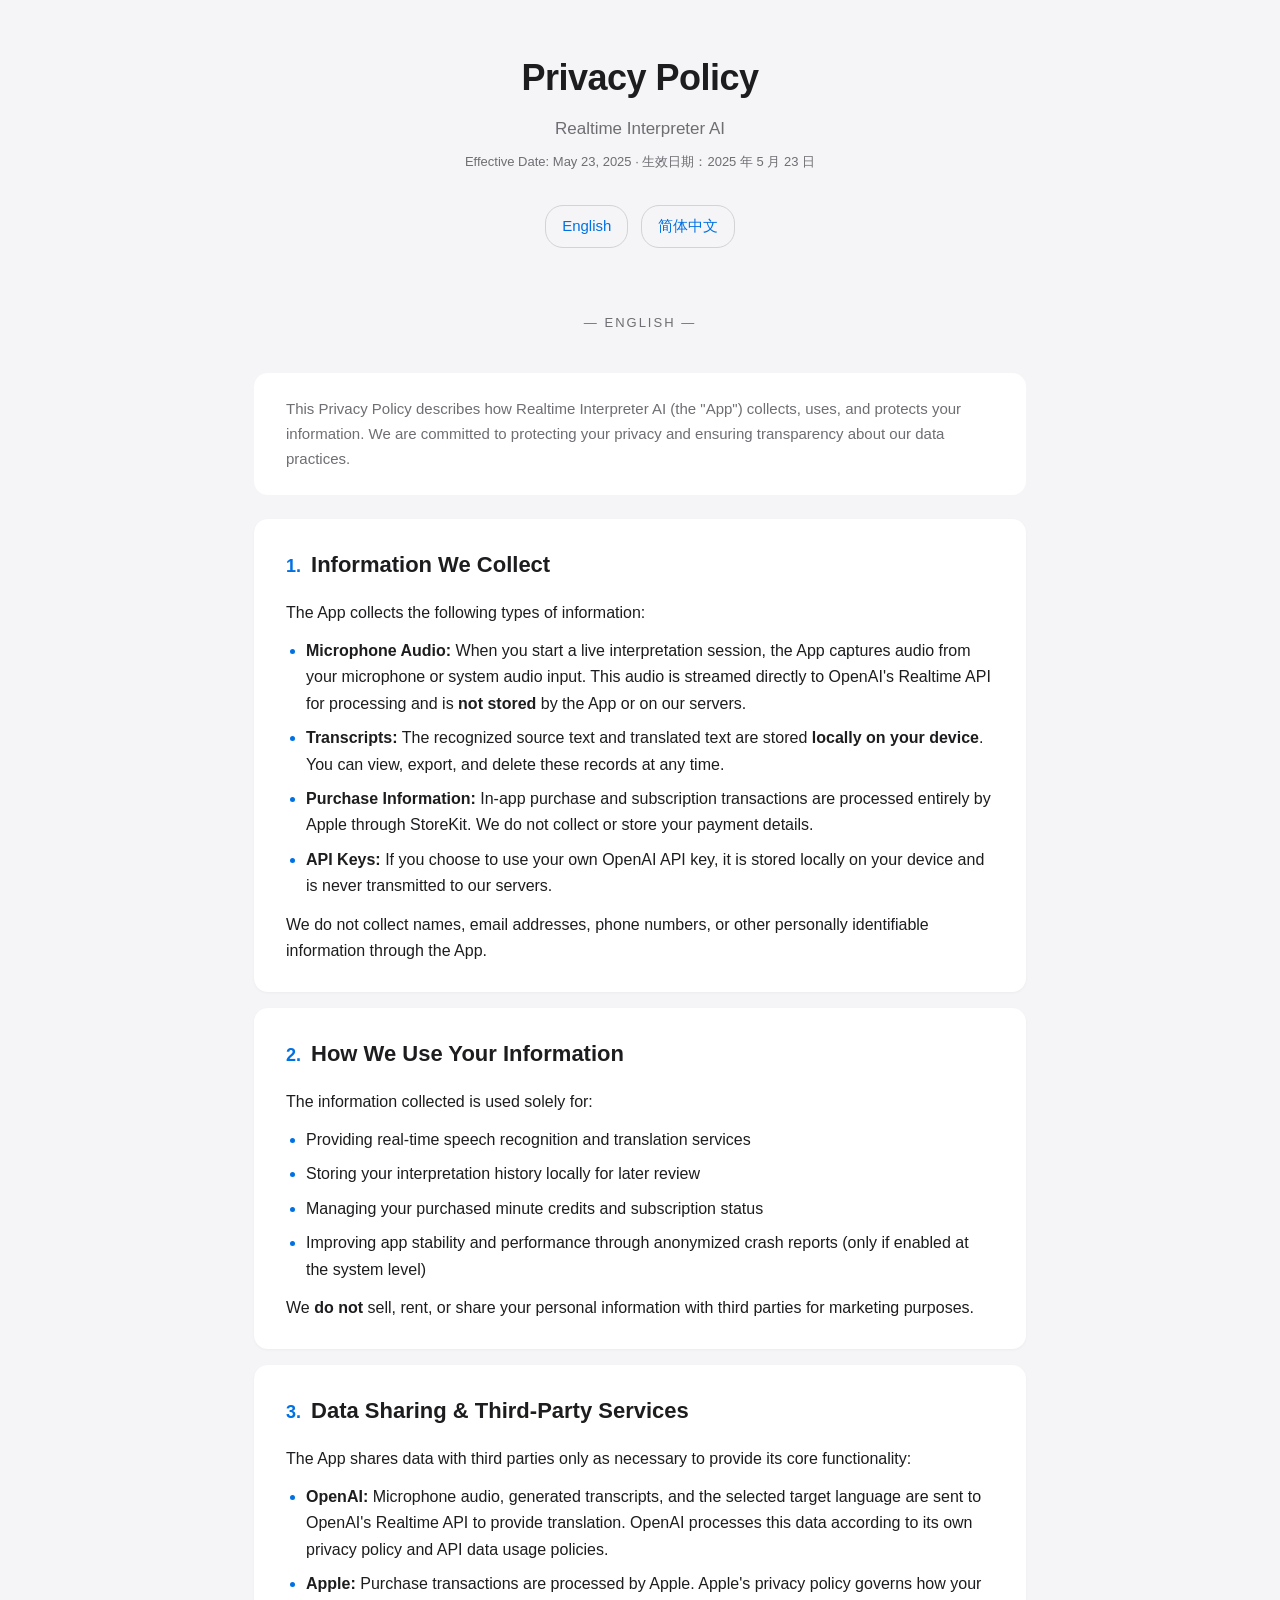
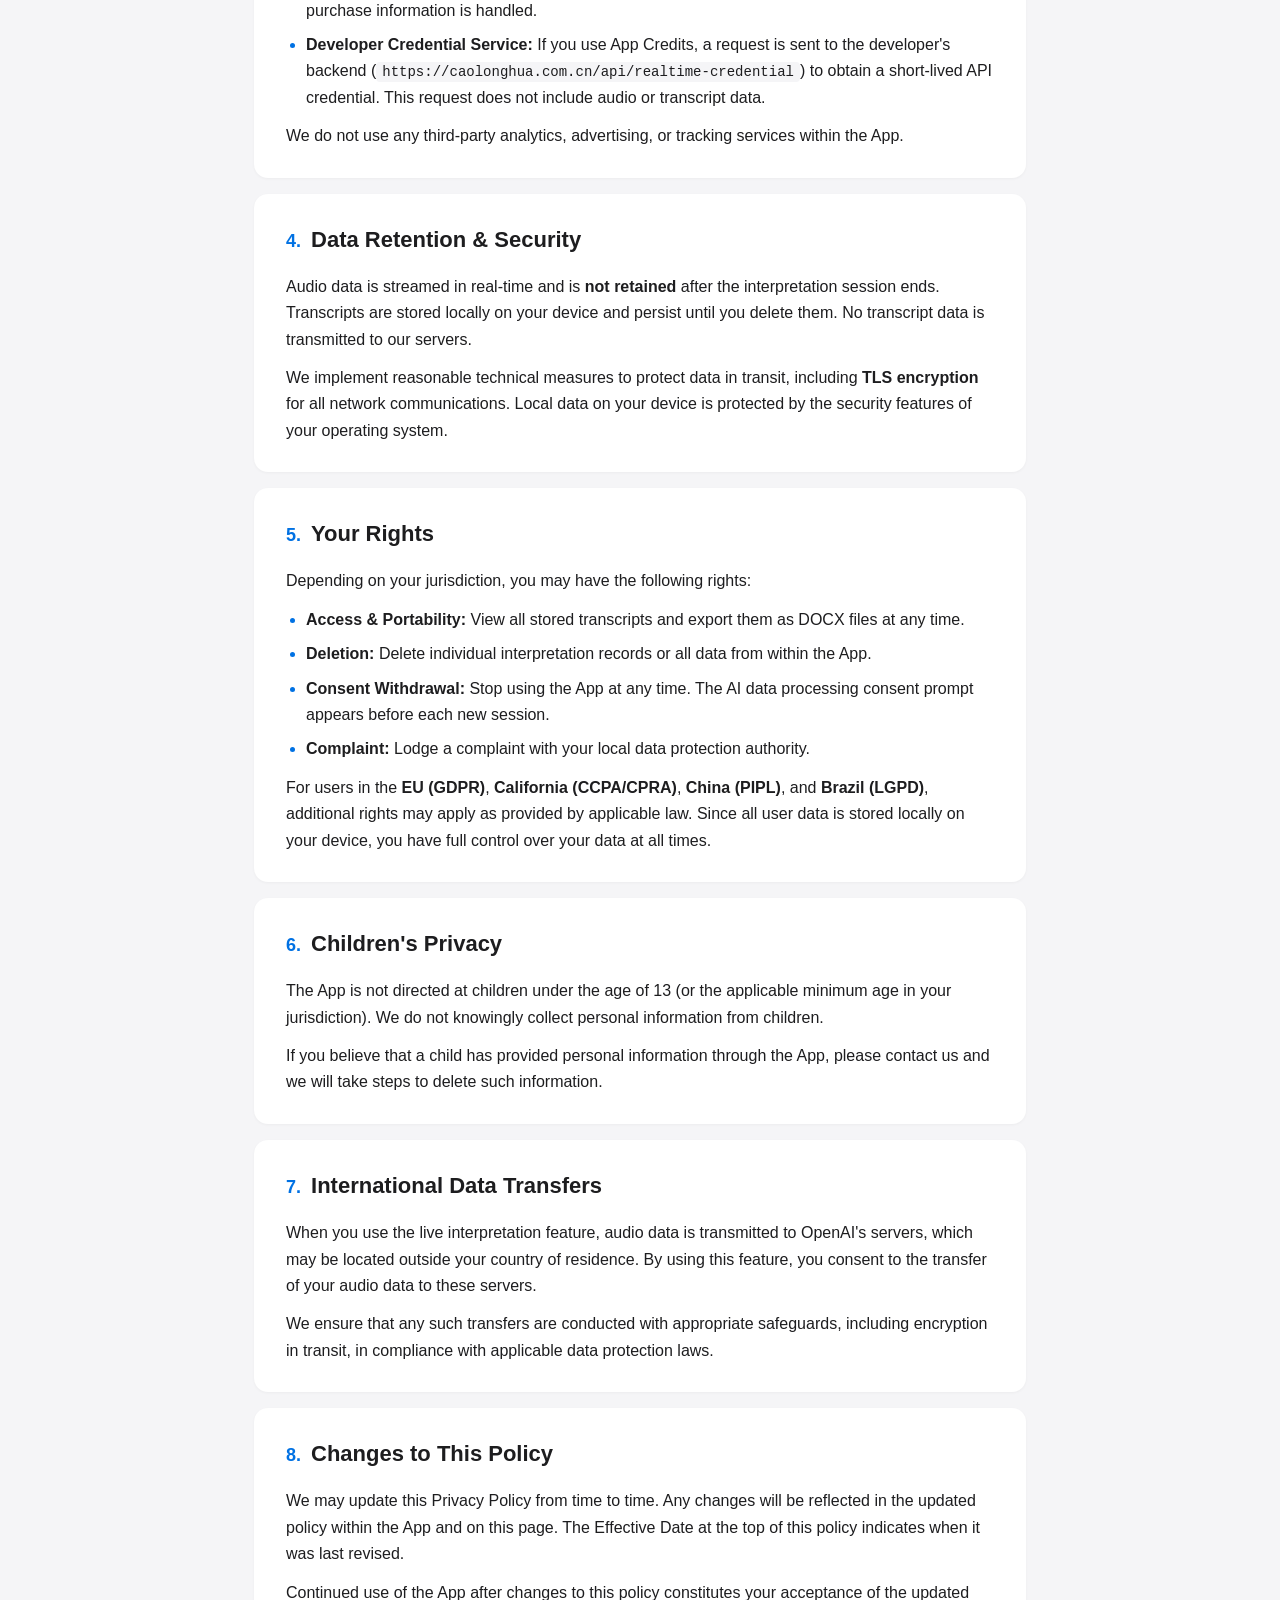
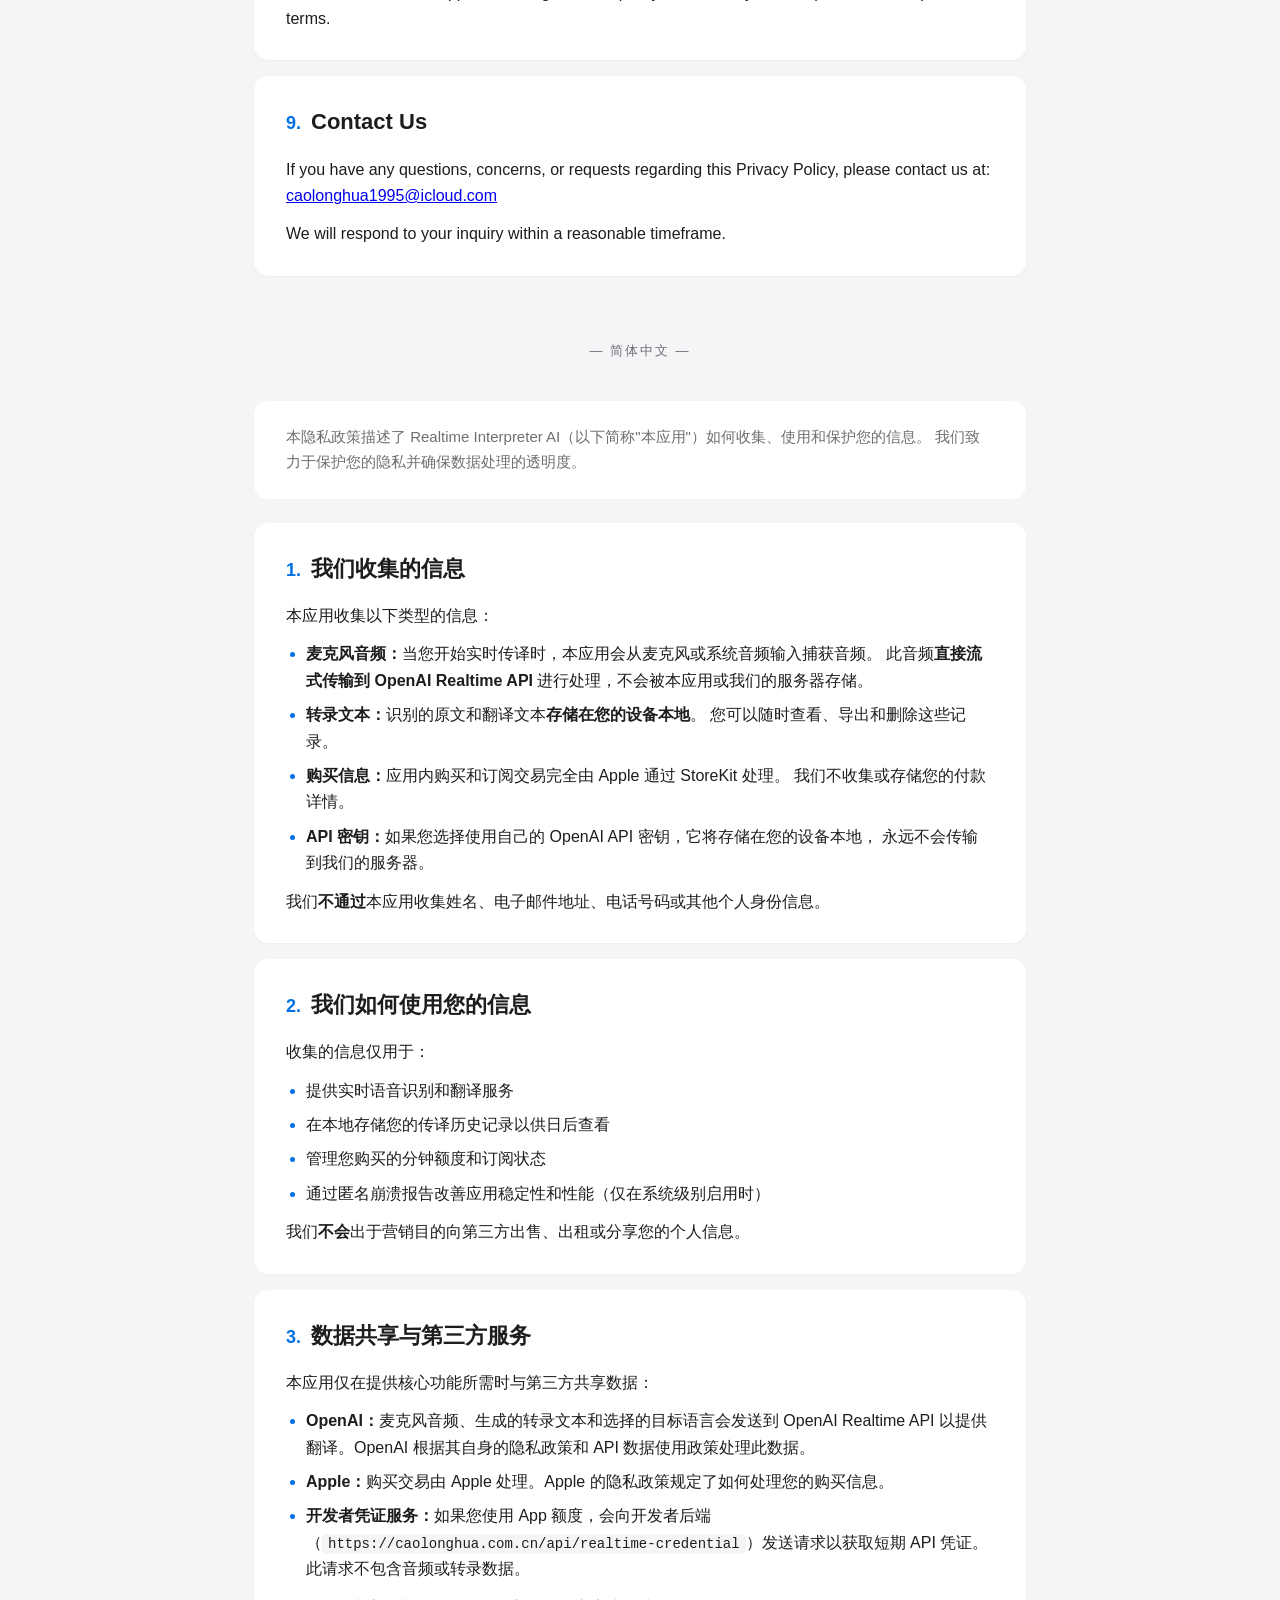
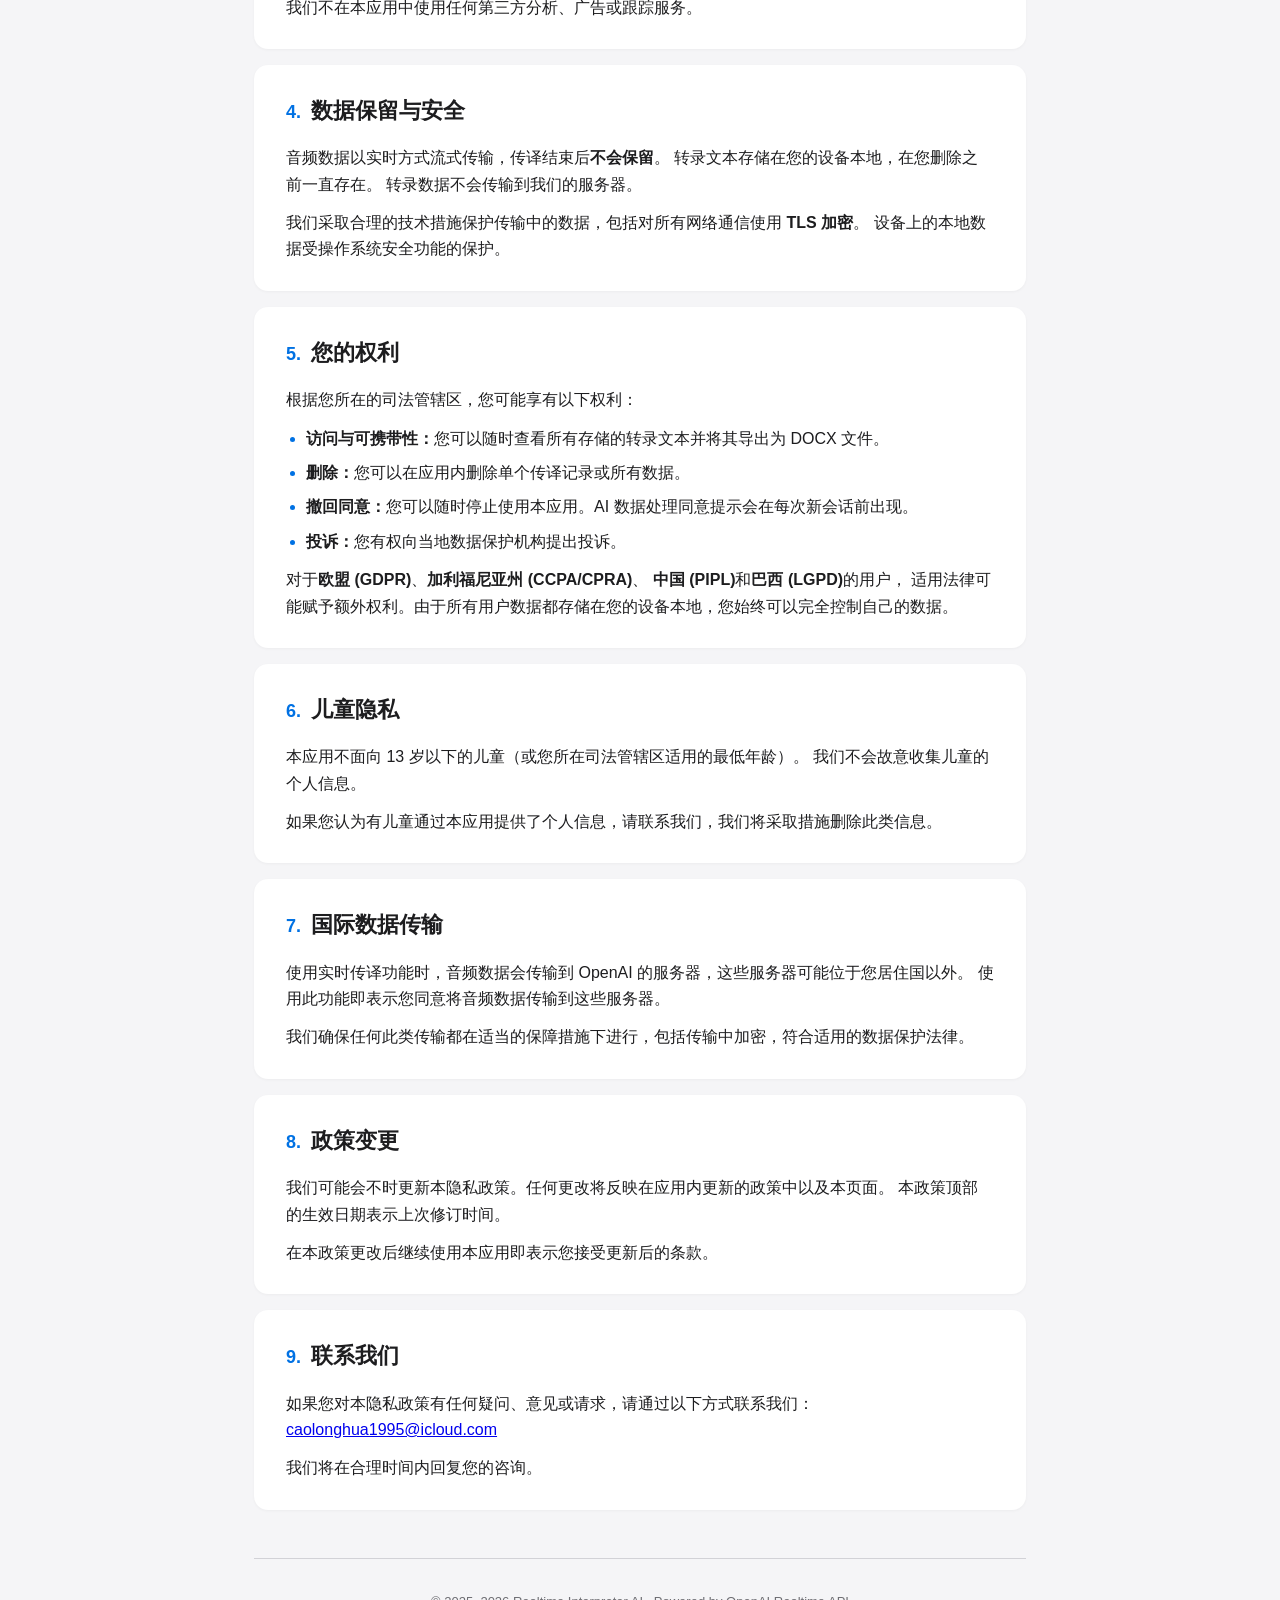
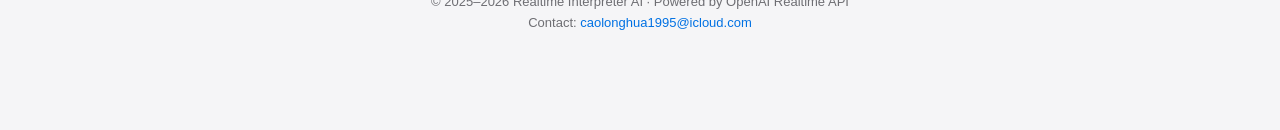
==== privacy.html @ a2cbf85c "Realtime Interpreter AI - Privacy Policy" ====
<!DOCTYPE html>
<html lang="zh-CN">
<head>
<meta charset="UTF-8">
<meta name="viewport" content="width=device-width, initial-scale=1, viewport-fit=cover">
<title>Privacy Policy — Realtime Interpreter AI</title>
<style>
  :root {
    --bg: #f5f5f7;
    --card: #ffffff;
    --text: #1d1d1f;
    --muted: #6e6e73;
    --accent: #0071e3;
    --border: #d2d2d7;
  }
  @media (prefers-color-scheme: dark) {
    :root {
      --bg: #000;
      --card: #1c1c1e;
      --text: #f5f5f7;
      --muted: #98989d;
      --accent: #0a84ff;
      --border: #38383a;
    }
  }
  * { box-sizing: border-box; }
  html, body {
    margin: 0;
    padding: 0;
    font-family: -apple-system, BlinkMacSystemFont, "SF Pro Text", "Helvetica Neue",
                 "PingFang SC", "Hiragino Sans GB", "Microsoft YaHei", sans-serif;
    color: var(--text);
    background: var(--bg);
    line-height: 1.65;
    -webkit-font-smoothing: antialiased;
    -moz-osx-font-smoothing: grayscale;
  }
  .wrap {
    max-width: 820px;
    margin: 0 auto;
    padding: 48px 24px 96px;
  }
  header {
    text-align: center;
    margin-bottom: 32px;
  }
  header h1 {
    font-size: 36px;
    font-weight: 700;
    margin: 0 0 8px;
    letter-spacing: -0.5px;
  }
  header .subtitle {
    color: var(--muted);
    font-size: 17px;
    margin: 0;
  }
  header .effective {
    color: var(--muted);
    font-size: 13px;
    margin-top: 8px;
  }
  .lang-switch {
    text-align: center;
    margin: 32px 0;
  }
  .lang-switch a {
    color: var(--accent);
    text-decoration: none;
    font-size: 15px;
    padding: 8px 16px;
    border: 1px solid var(--border);
    border-radius: 18px;
    margin: 0 4px;
    display: inline-block;
    transition: background 0.2s;
  }
  .lang-switch a:hover {
    background: var(--card);
  }
  section {
    background: var(--card);
    border-radius: 14px;
    padding: 28px 32px;
    margin-bottom: 16px;
    box-shadow: 0 1px 3px rgba(0,0,0,0.04);
  }
  section h2 {
    font-size: 22px;
    font-weight: 600;
    margin: 0 0 16px;
    color: var(--text);
    display: flex;
    align-items: baseline;
    gap: 10px;
  }
  section h2 .num {
    color: var(--accent);
    font-size: 18px;
    font-weight: 700;
  }
  section p {
    margin: 0 0 12px;
    font-size: 16px;
  }
  section p:last-child { margin-bottom: 0; }
  ul {
    margin: 12px 0;
    padding-left: 20px;
  }
  ul li {
    margin-bottom: 8px;
    font-size: 16px;
  }
  ul li::marker { color: var(--accent); }
  .intro {
    background: var(--card);
    padding: 24px 32px;
    border-radius: 14px;
    margin-bottom: 24px;
    color: var(--muted);
    font-size: 15px;
  }
  .divider {
    text-align: center;
    margin: 64px 0 40px;
    color: var(--muted);
    font-size: 13px;
    letter-spacing: 2px;
  }
  footer {
    margin-top: 48px;
    text-align: center;
    color: var(--muted);
    font-size: 13px;
    padding-top: 32px;
    border-top: 1px solid var(--border);
  }
  footer a { color: var(--accent); text-decoration: none; }
  code {
    background: var(--bg);
    padding: 2px 6px;
    border-radius: 4px;
    font-size: 14px;
    font-family: "SF Mono", Menlo, monospace;
  }
</style>
</head>
<body>
<div class="wrap">

  <header>
    <h1>Privacy Policy</h1>
    <p class="subtitle">Realtime Interpreter AI</p>
    <p class="effective">Effective Date: May 23, 2025 · 生效日期：2025 年 5 月 23 日</p>
  </header>

  <div class="lang-switch">
    <a href="#en">English</a>
    <a href="#zh">简体中文</a>
  </div>

  <!-- ============ English ============ -->
  <a id="en"></a>
  <div class="divider">— ENGLISH —</div>

  <div class="intro">
    This Privacy Policy describes how Realtime Interpreter AI (the "App") collects, uses, and
    protects your information. We are committed to protecting your privacy and ensuring
    transparency about our data practices.
  </div>

  <section>
    <h2><span class="num">1.</span> Information We Collect</h2>
    <p>The App collects the following types of information:</p>
    <ul>
      <li><strong>Microphone Audio:</strong> When you start a live interpretation session, the App
        captures audio from your microphone or system audio input. This audio is streamed
        directly to OpenAI's Realtime API for processing and is <strong>not stored</strong> by the App or on
        our servers.</li>
      <li><strong>Transcripts:</strong> The recognized source text and translated text are stored
        <strong>locally on your device</strong>. You can view, export, and delete these records at any time.</li>
      <li><strong>Purchase Information:</strong> In-app purchase and subscription transactions are
        processed entirely by Apple through StoreKit. We do not collect or store your payment
        details.</li>
      <li><strong>API Keys:</strong> If you choose to use your own OpenAI API key, it is stored locally
        on your device and is never transmitted to our servers.</li>
    </ul>
    <p>We do not collect names, email addresses, phone numbers, or other personally identifiable
       information through the App.</p>
  </section>

  <section>
    <h2><span class="num">2.</span> How We Use Your Information</h2>
    <p>The information collected is used solely for:</p>
    <ul>
      <li>Providing real-time speech recognition and translation services</li>
      <li>Storing your interpretation history locally for later review</li>
      <li>Managing your purchased minute credits and subscription status</li>
      <li>Improving app stability and performance through anonymized crash reports
          (only if enabled at the system level)</li>
    </ul>
    <p>We <strong>do not</strong> sell, rent, or share your personal information with third parties for
       marketing purposes.</p>
  </section>

  <section>
    <h2><span class="num">3.</span> Data Sharing &amp; Third-Party Services</h2>
    <p>The App shares data with third parties only as necessary to provide its core
       functionality:</p>
    <ul>
      <li><strong>OpenAI:</strong> Microphone audio, generated transcripts, and the selected target
        language are sent to OpenAI's Realtime API to provide translation. OpenAI processes this
        data according to its own privacy policy and API data usage policies.</li>
      <li><strong>Apple:</strong> Purchase transactions are processed by Apple. Apple's privacy policy
        governs how your purchase information is handled.</li>
      <li><strong>Developer Credential Service:</strong> If you use App Credits, a request is sent to the
        developer's backend (<code>https://caolonghua.com.cn/api/realtime-credential</code>) to obtain a
        short-lived API credential. This request does not include audio or transcript data.</li>
    </ul>
    <p>We do not use any third-party analytics, advertising, or tracking services within the App.</p>
  </section>

  <section>
    <h2><span class="num">4.</span> Data Retention &amp; Security</h2>
    <p>Audio data is streamed in real-time and is <strong>not retained</strong> after the interpretation
       session ends. Transcripts are stored locally on your device and persist until you delete
       them. No transcript data is transmitted to our servers.</p>
    <p>We implement reasonable technical measures to protect data in transit, including
       <strong>TLS encryption</strong> for all network communications. Local data on your device is protected
       by the security features of your operating system.</p>
  </section>

  <section>
    <h2><span class="num">5.</span> Your Rights</h2>
    <p>Depending on your jurisdiction, you may have the following rights:</p>
    <ul>
      <li><strong>Access &amp; Portability:</strong> View all stored transcripts and export them as DOCX
        files at any time.</li>
      <li><strong>Deletion:</strong> Delete individual interpretation records or all data from within the
        App.</li>
      <li><strong>Consent Withdrawal:</strong> Stop using the App at any time. The AI data processing
        consent prompt appears before each new session.</li>
      <li><strong>Complaint:</strong> Lodge a complaint with your local data protection authority.</li>
    </ul>
    <p>For users in the <strong>EU (GDPR)</strong>, <strong>California (CCPA/CPRA)</strong>, <strong>China (PIPL)</strong>, and
       <strong>Brazil (LGPD)</strong>, additional rights may apply as provided by applicable law. Since all
       user data is stored locally on your device, you have full control over your data at all
       times.</p>
  </section>

  <section>
    <h2><span class="num">6.</span> Children's Privacy</h2>
    <p>The App is not directed at children under the age of 13 (or the applicable minimum age in
       your jurisdiction). We do not knowingly collect personal information from children.</p>
    <p>If you believe that a child has provided personal information through the App, please
       contact us and we will take steps to delete such information.</p>
  </section>

  <section>
    <h2><span class="num">7.</span> International Data Transfers</h2>
    <p>When you use the live interpretation feature, audio data is transmitted to OpenAI's
       servers, which may be located outside your country of residence. By using this feature,
       you consent to the transfer of your audio data to these servers.</p>
    <p>We ensure that any such transfers are conducted with appropriate safeguards, including
       encryption in transit, in compliance with applicable data protection laws.</p>
  </section>

  <section>
    <h2><span class="num">8.</span> Changes to This Policy</h2>
    <p>We may update this Privacy Policy from time to time. Any changes will be reflected in the
       updated policy within the App and on this page. The Effective Date at the top of this
       policy indicates when it was last revised.</p>
    <p>Continued use of the App after changes to this policy constitutes your acceptance of the
       updated terms.</p>
  </section>

  <section>
    <h2><span class="num">9.</span> Contact Us</h2>
    <p>If you have any questions, concerns, or requests regarding this Privacy Policy, please
       contact us at: <a href="mailto:caolonghua1995@icloud.com">caolonghua1995@icloud.com</a></p>
    <p>We will respond to your inquiry within a reasonable timeframe.</p>
  </section>

  <!-- ============ Chinese ============ -->
  <a id="zh"></a>
  <div class="divider">— 简体中文 —</div>

  <div class="intro">
    本隐私政策描述了 Realtime Interpreter AI（以下简称"本应用"）如何收集、使用和保护您的信息。
    我们致力于保护您的隐私并确保数据处理的透明度。
  </div>

  <section>
    <h2><span class="num">1.</span> 我们收集的信息</h2>
    <p>本应用收集以下类型的信息：</p>
    <ul>
      <li><strong>麦克风音频：</strong>当您开始实时传译时，本应用会从麦克风或系统音频输入捕获音频。
        此音频<strong>直接流式传输到 OpenAI Realtime API</strong> 进行处理，不会被本应用或我们的服务器存储。</li>
      <li><strong>转录文本：</strong>识别的原文和翻译文本<strong>存储在您的设备本地</strong>。
        您可以随时查看、导出和删除这些记录。</li>
      <li><strong>购买信息：</strong>应用内购买和订阅交易完全由 Apple 通过 StoreKit 处理。
        我们不收集或存储您的付款详情。</li>
      <li><strong>API 密钥：</strong>如果您选择使用自己的 OpenAI API 密钥，它将存储在您的设备本地，
        永远不会传输到我们的服务器。</li>
    </ul>
    <p>我们<strong>不通过</strong>本应用收集姓名、电子邮件地址、电话号码或其他个人身份信息。</p>
  </section>

  <section>
    <h2><span class="num">2.</span> 我们如何使用您的信息</h2>
    <p>收集的信息仅用于：</p>
    <ul>
      <li>提供实时语音识别和翻译服务</li>
      <li>在本地存储您的传译历史记录以供日后查看</li>
      <li>管理您购买的分钟额度和订阅状态</li>
      <li>通过匿名崩溃报告改善应用稳定性和性能（仅在系统级别启用时）</li>
    </ul>
    <p>我们<strong>不会</strong>出于营销目的向第三方出售、出租或分享您的个人信息。</p>
  </section>

  <section>
    <h2><span class="num">3.</span> 数据共享与第三方服务</h2>
    <p>本应用仅在提供核心功能所需时与第三方共享数据：</p>
    <ul>
      <li><strong>OpenAI：</strong>麦克风音频、生成的转录文本和选择的目标语言会发送到
        OpenAI Realtime API 以提供翻译。OpenAI 根据其自身的隐私政策和 API 数据使用政策处理此数据。</li>
      <li><strong>Apple：</strong>购买交易由 Apple 处理。Apple 的隐私政策规定了如何处理您的购买信息。</li>
      <li><strong>开发者凭证服务：</strong>如果您使用 App 额度，会向开发者后端
        （<code>https://caolonghua.com.cn/api/realtime-credential</code>）发送请求以获取短期 API 凭证。
        此请求不包含音频或转录数据。</li>
    </ul>
    <p>我们不在本应用中使用任何第三方分析、广告或跟踪服务。</p>
  </section>

  <section>
    <h2><span class="num">4.</span> 数据保留与安全</h2>
    <p>音频数据以实时方式流式传输，传译结束后<strong>不会保留</strong>。
       转录文本存储在您的设备本地，在您删除之前一直存在。
       转录数据不会传输到我们的服务器。</p>
    <p>我们采取合理的技术措施保护传输中的数据，包括对所有网络通信使用 <strong>TLS 加密</strong>。
       设备上的本地数据受操作系统安全功能的保护。</p>
  </section>

  <section>
    <h2><span class="num">5.</span> 您的权利</h2>
    <p>根据您所在的司法管辖区，您可能享有以下权利：</p>
    <ul>
      <li><strong>访问与可携带性：</strong>您可以随时查看所有存储的转录文本并将其导出为 DOCX 文件。</li>
      <li><strong>删除：</strong>您可以在应用内删除单个传译记录或所有数据。</li>
      <li><strong>撤回同意：</strong>您可以随时停止使用本应用。AI 数据处理同意提示会在每次新会话前出现。</li>
      <li><strong>投诉：</strong>您有权向当地数据保护机构提出投诉。</li>
    </ul>
    <p>对于<strong>欧盟 (GDPR)</strong>、<strong>加利福尼亚州 (CCPA/CPRA)</strong>、
       <strong>中国 (PIPL)</strong>和<strong>巴西 (LGPD)</strong>的用户，
       适用法律可能赋予额外权利。由于所有用户数据都存储在您的设备本地，您始终可以完全控制自己的数据。</p>
  </section>

  <section>
    <h2><span class="num">6.</span> 儿童隐私</h2>
    <p>本应用不面向 13 岁以下的儿童（或您所在司法管辖区适用的最低年龄）。
       我们不会故意收集儿童的个人信息。</p>
    <p>如果您认为有儿童通过本应用提供了个人信息，请联系我们，我们将采取措施删除此类信息。</p>
  </section>

  <section>
    <h2><span class="num">7.</span> 国际数据传输</h2>
    <p>使用实时传译功能时，音频数据会传输到 OpenAI 的服务器，这些服务器可能位于您居住国以外。
       使用此功能即表示您同意将音频数据传输到这些服务器。</p>
    <p>我们确保任何此类传输都在适当的保障措施下进行，包括传输中加密，符合适用的数据保护法律。</p>
  </section>

  <section>
    <h2><span class="num">8.</span> 政策变更</h2>
    <p>我们可能会不时更新本隐私政策。任何更改将反映在应用内更新的政策中以及本页面。
       本政策顶部的生效日期表示上次修订时间。</p>
    <p>在本政策更改后继续使用本应用即表示您接受更新后的条款。</p>
  </section>

  <section>
    <h2><span class="num">9.</span> 联系我们</h2>
    <p>如果您对本隐私政策有任何疑问、意见或请求，请通过以下方式联系我们：
       <a href="mailto:caolonghua1995@icloud.com">caolonghua1995@icloud.com</a></p>
    <p>我们将在合理时间内回复您的咨询。</p>
  </section>

  <footer>
    © 2025–2026 Realtime Interpreter AI · Powered by OpenAI Realtime API<br>
    Contact: <a href="mailto:caolonghua1995@icloud.com">caolonghua1995@icloud.com</a>
  </footer>

</div>
</body>
</html>
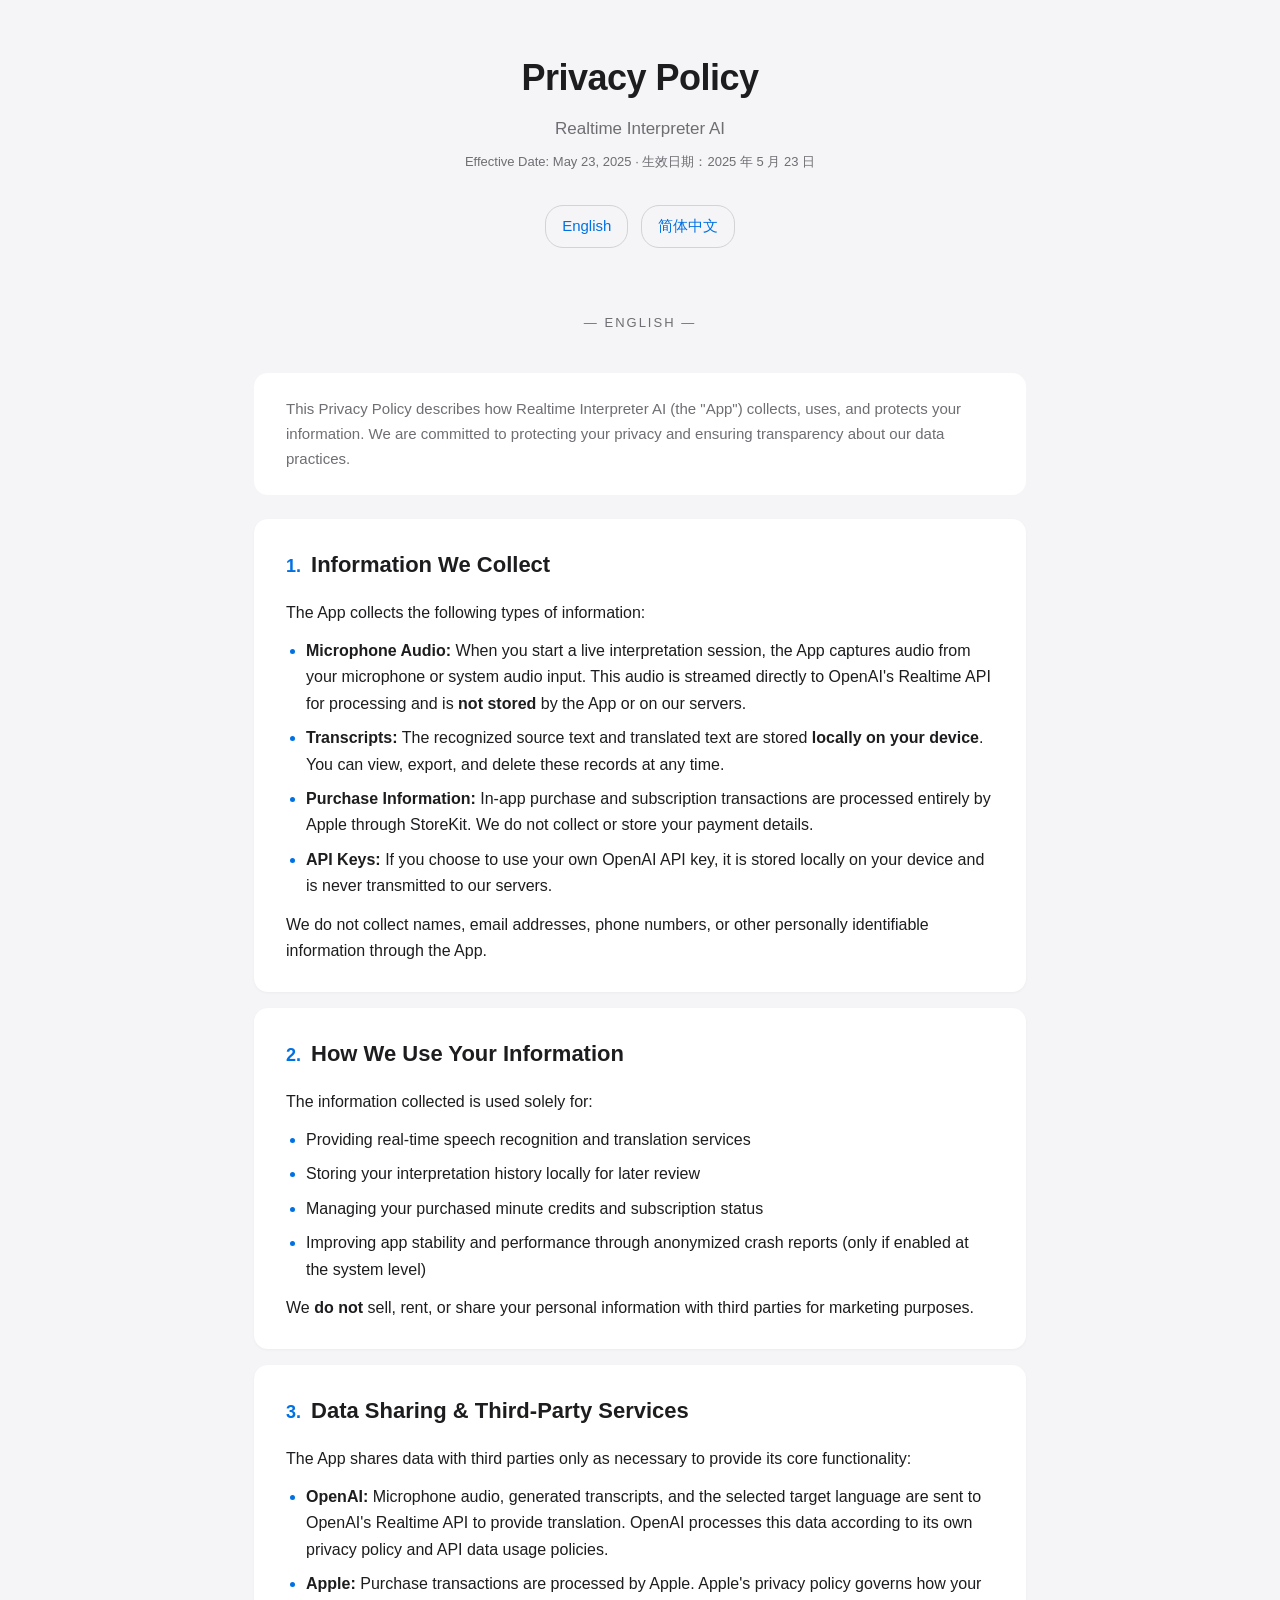
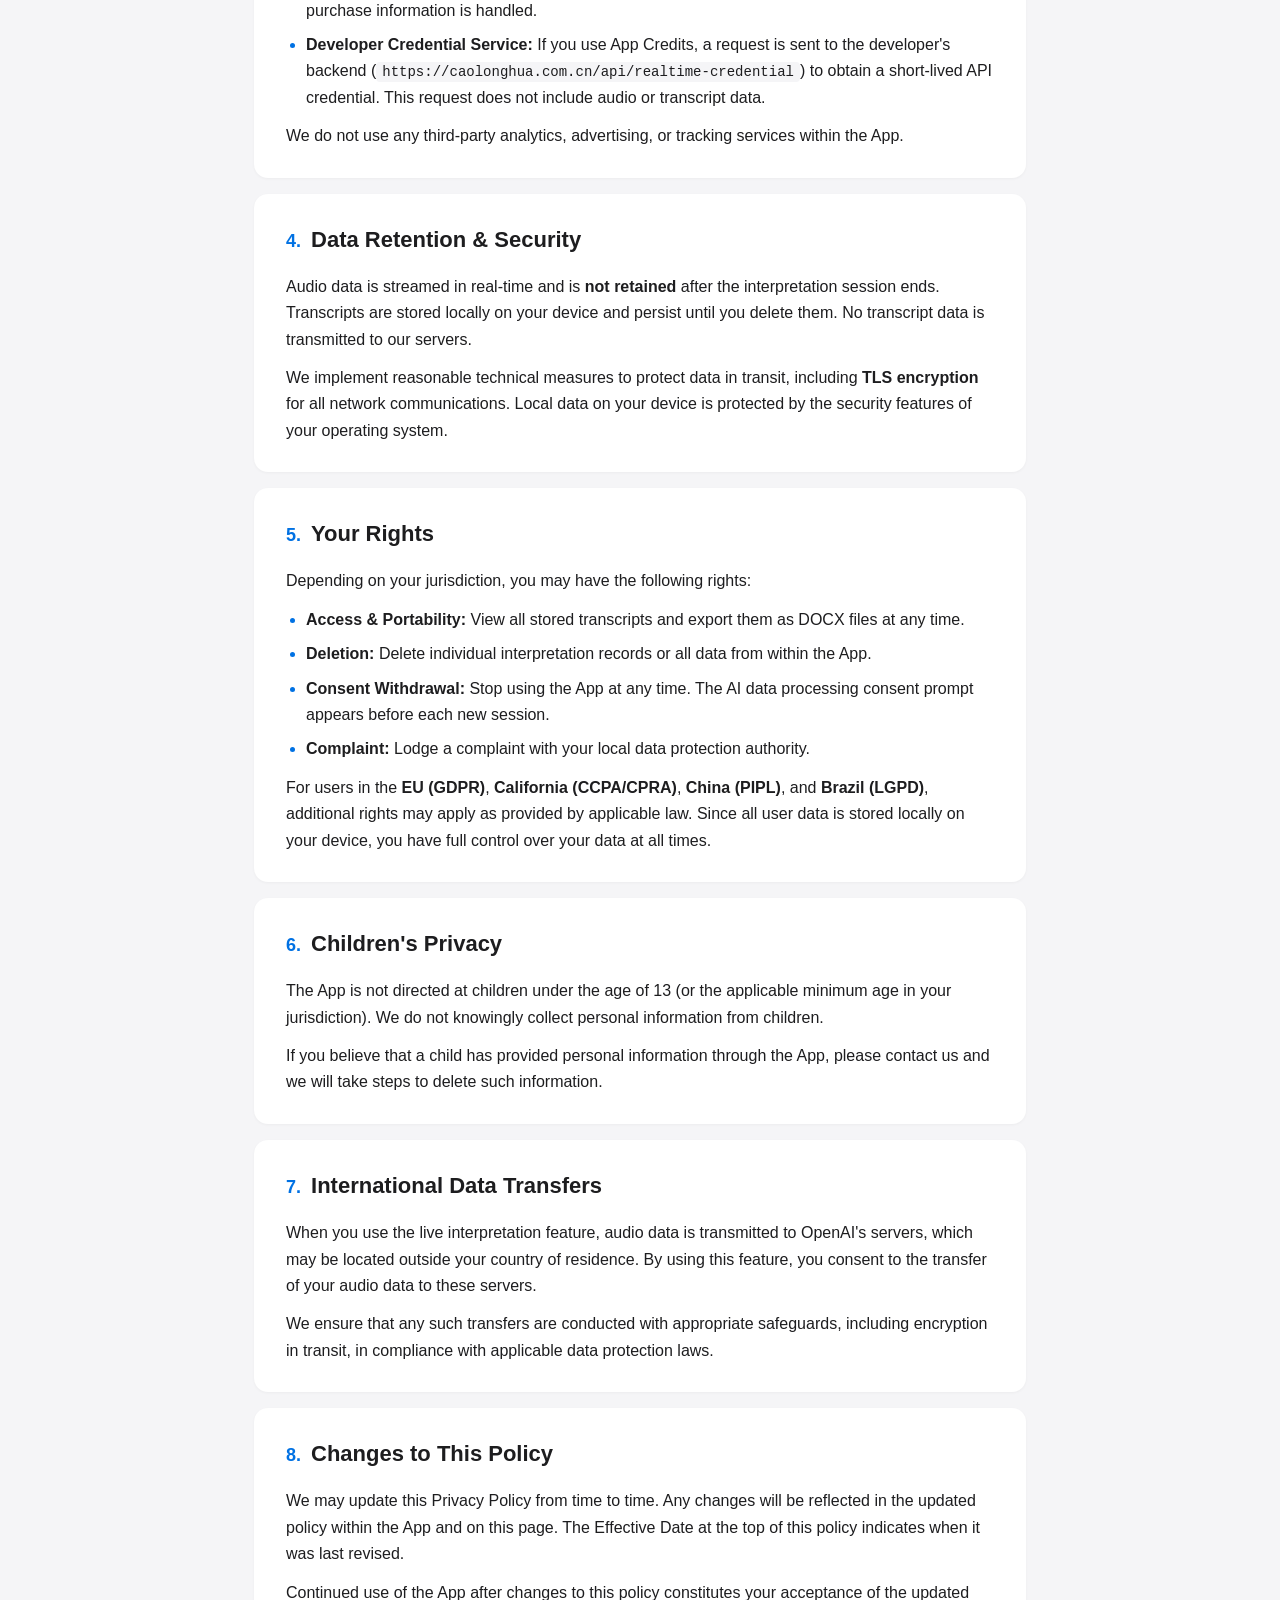
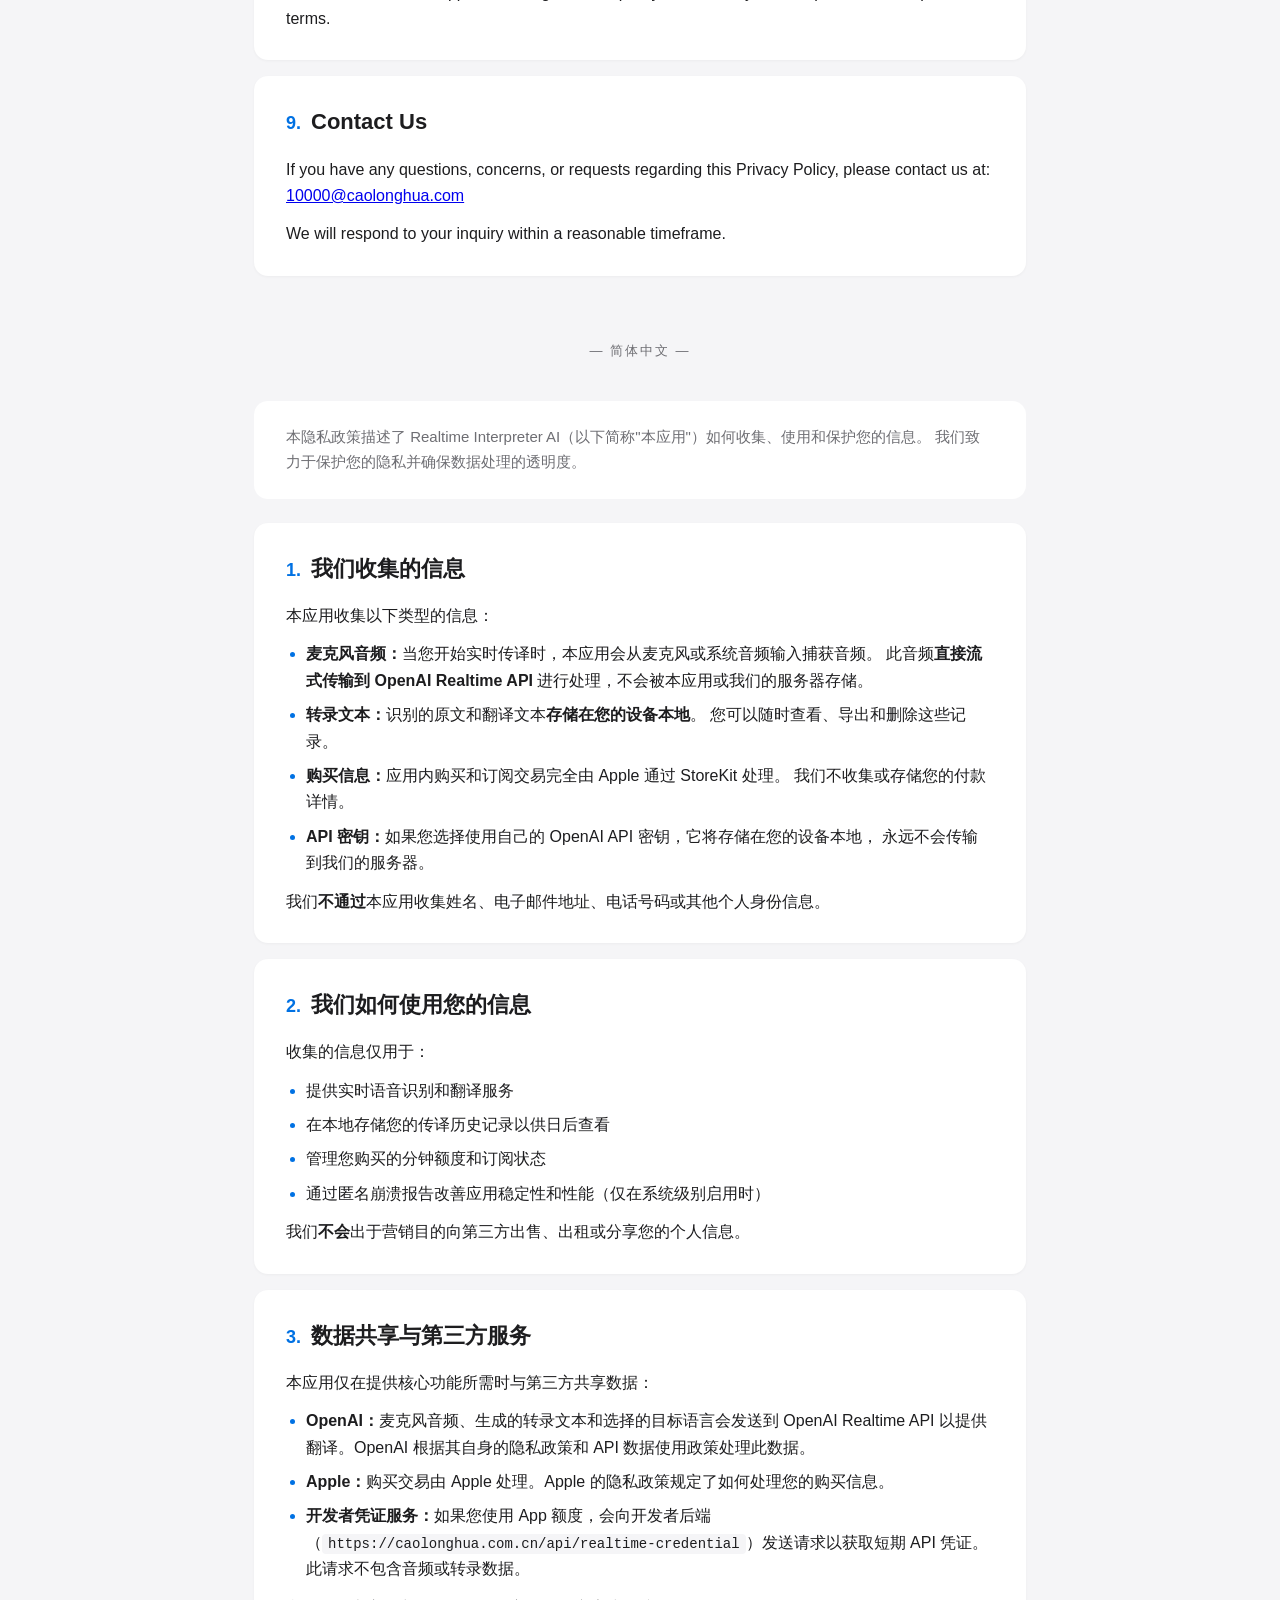
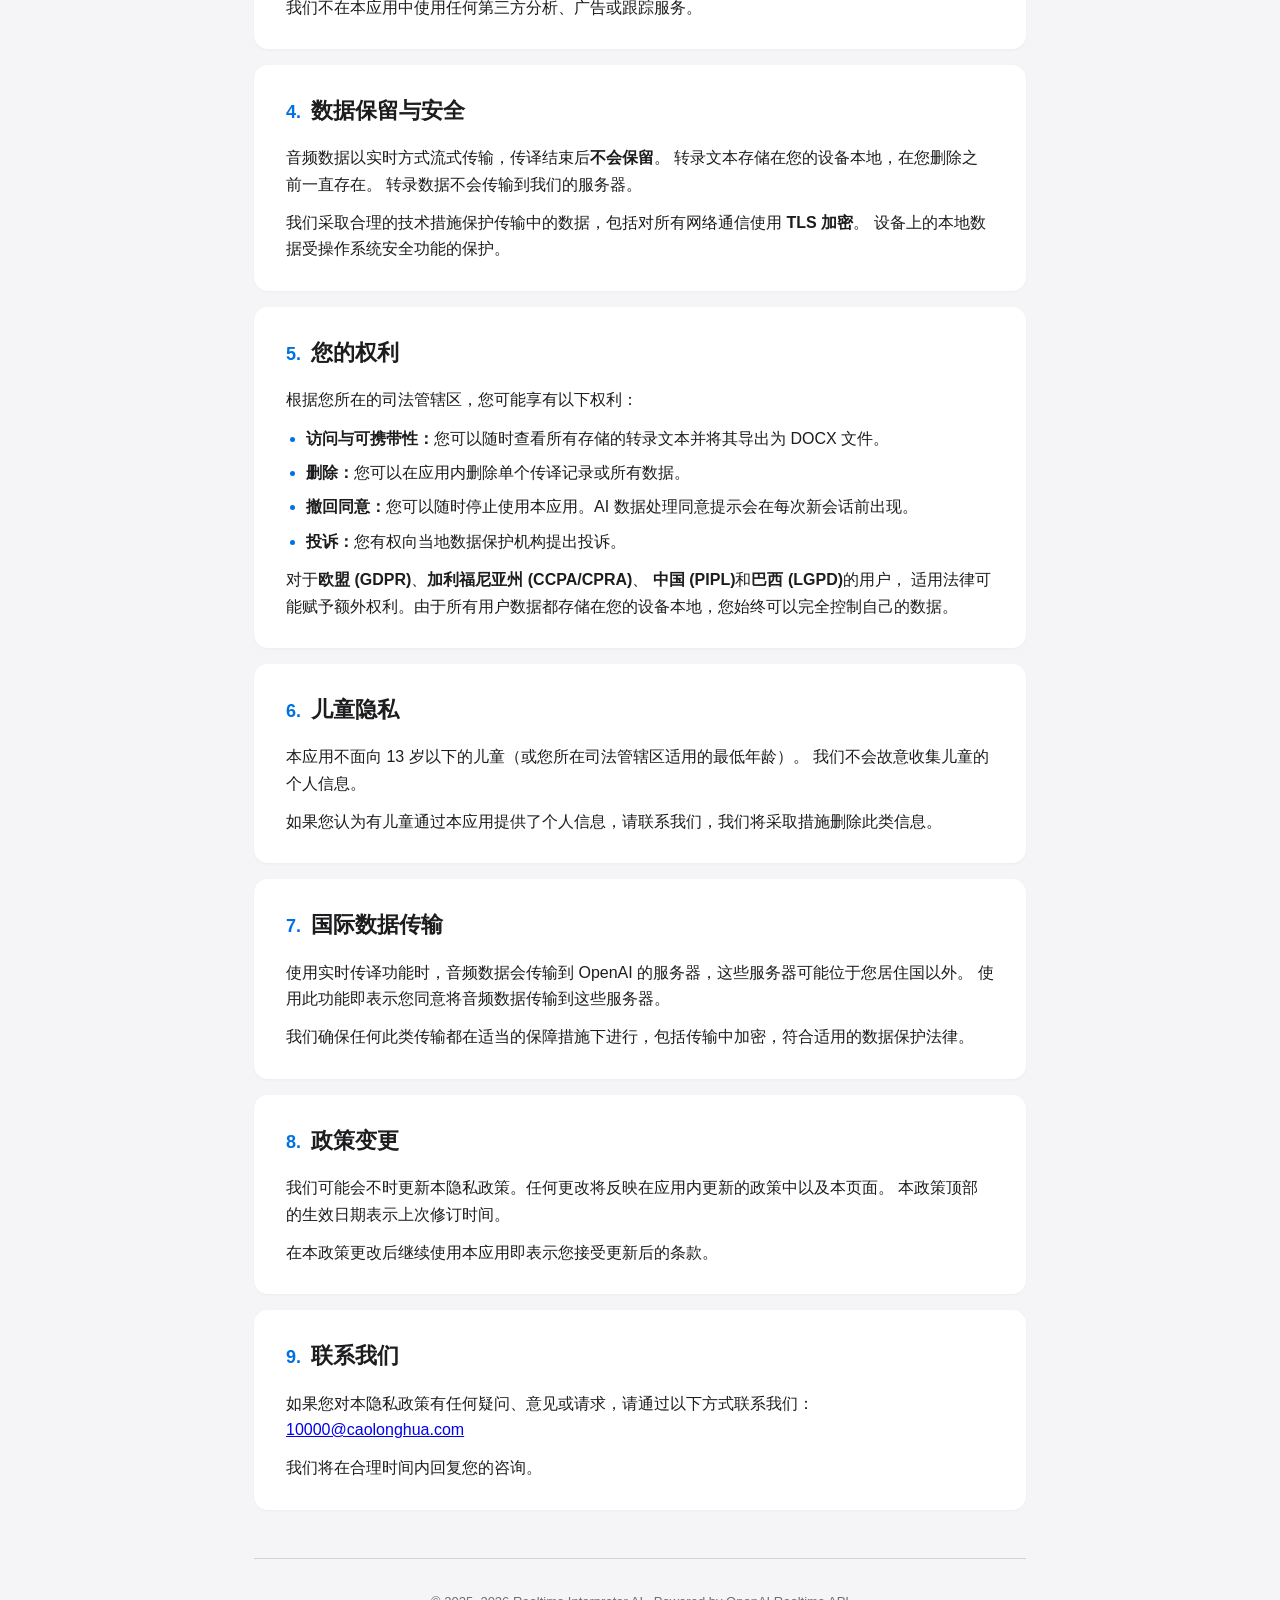
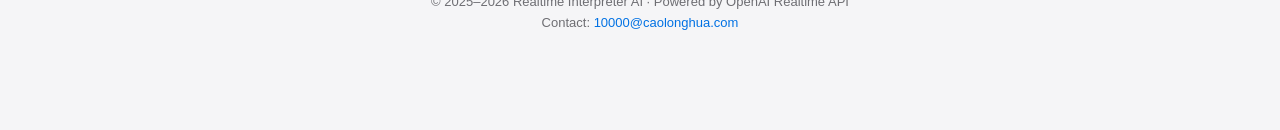
==== commit 6f75ef5b: "Site v2: 8-language i18n, dark mode, new screenshots, updated contact email" ====
--- a/privacy.html
+++ b/privacy.html
@@ -278,7 +278,7 @@
   <section>
     <h2><span class="num">9.</span> Contact Us</h2>
     <p>If you have any questions, concerns, or requests regarding this Privacy Policy, please
-       contact us at: <a href="mailto:caolonghua1995@icloud.com">caolonghua1995@icloud.com</a></p>
+       contact us at: <a href="mailto:10000@caolonghua.com">10000@caolonghua.com</a></p>
     <p>We will respond to your inquiry within a reasonable timeframe.</p>
   </section>
 
@@ -380,13 +380,13 @@
   <section>
     <h2><span class="num">9.</span> 联系我们</h2>
     <p>如果您对本隐私政策有任何疑问、意见或请求，请通过以下方式联系我们：
-       <a href="mailto:caolonghua1995@icloud.com">caolonghua1995@icloud.com</a></p>
+       <a href="mailto:10000@caolonghua.com">10000@caolonghua.com</a></p>
     <p>我们将在合理时间内回复您的咨询。</p>
   </section>
 
   <footer>
     © 2025–2026 Realtime Interpreter AI · Powered by OpenAI Realtime API<br>
-    Contact: <a href="mailto:caolonghua1995@icloud.com">caolonghua1995@icloud.com</a>
+    Contact: <a href="mailto:10000@caolonghua.com">10000@caolonghua.com</a>
   </footer>
 
 </div>
